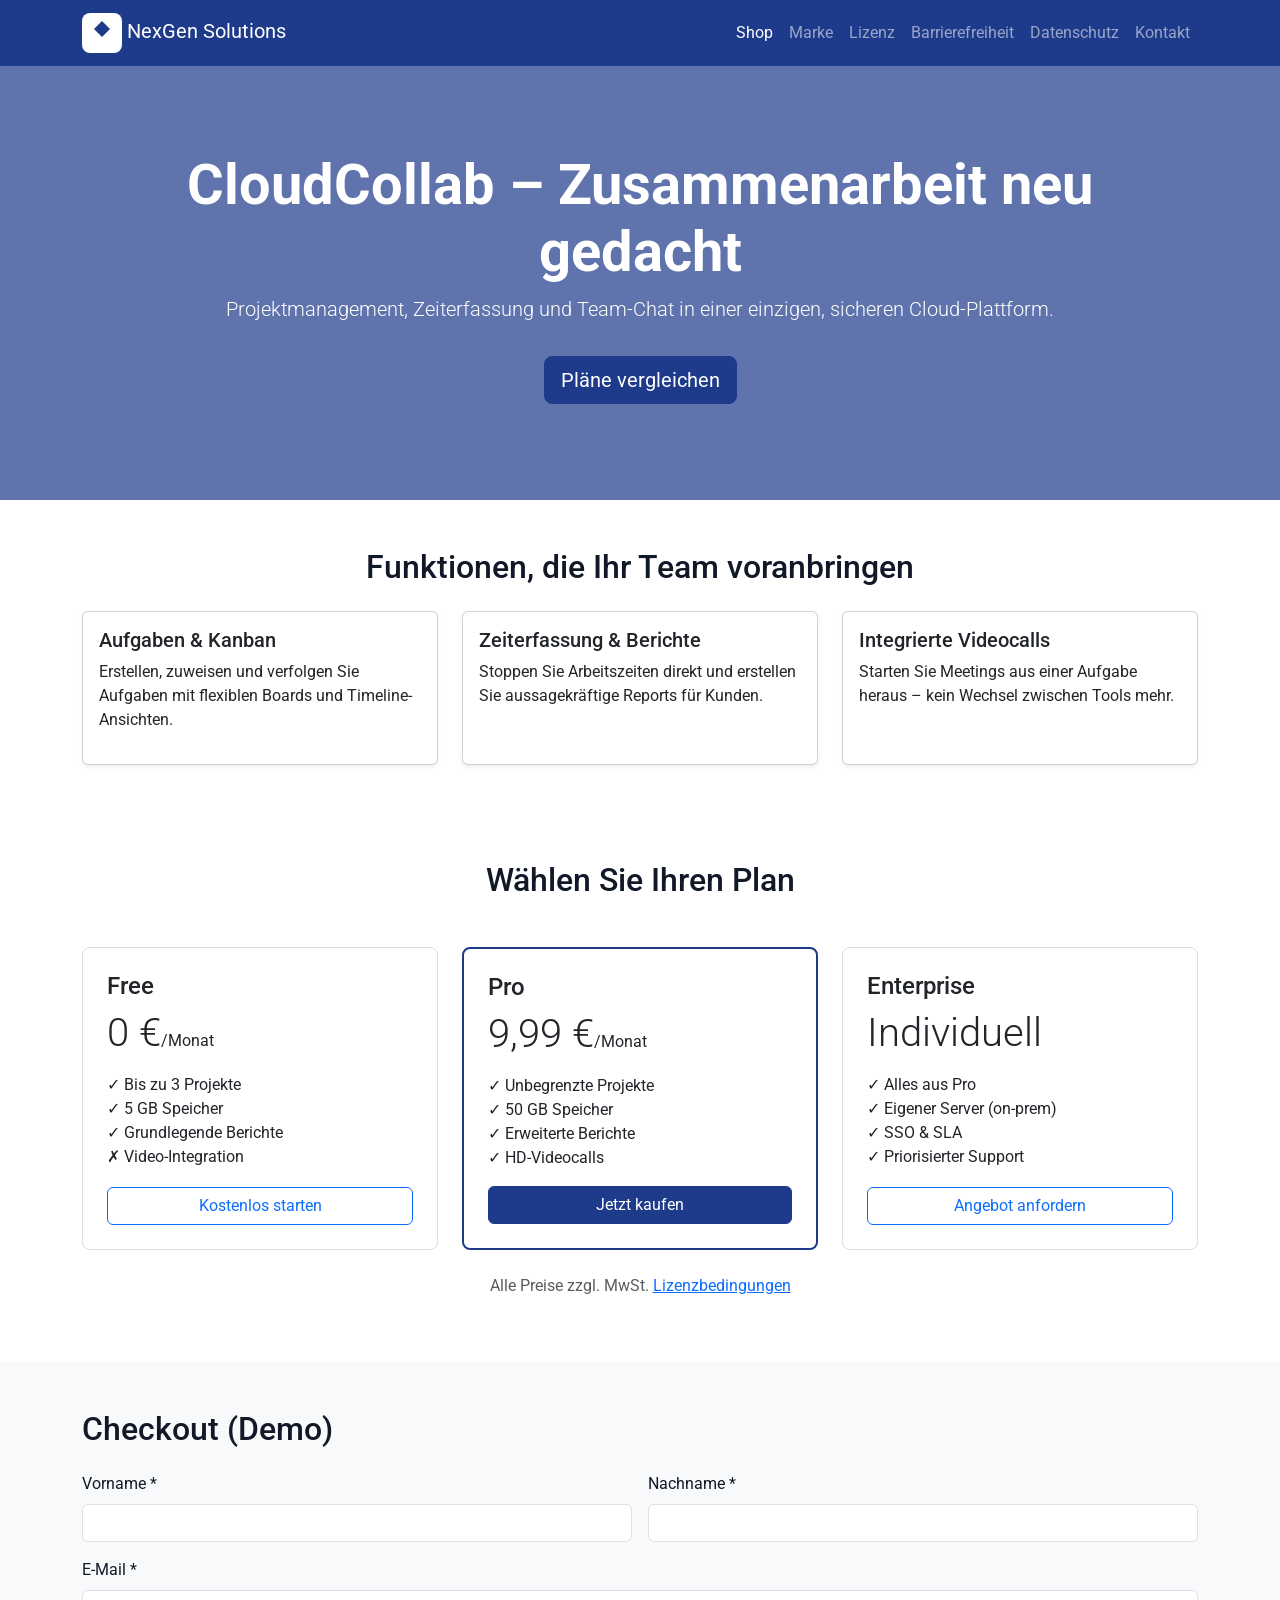
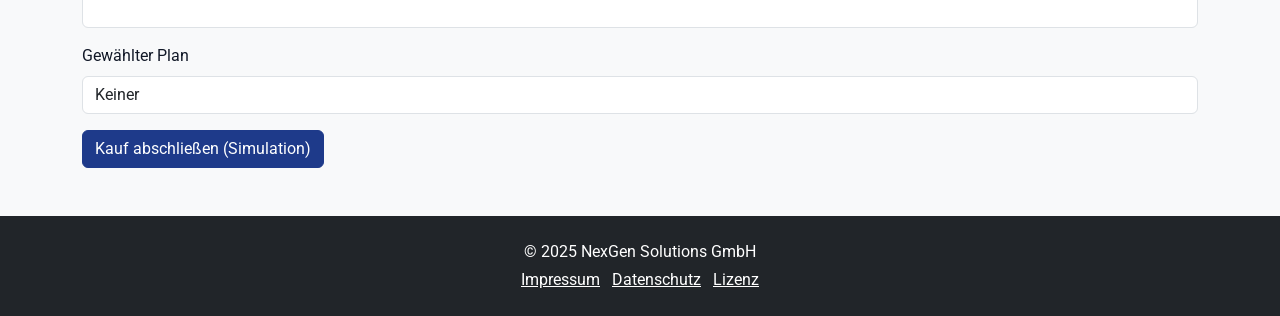
==== index.html @ abbc35db "Initial commit for DIR" ====
<!DOCTYPE html>
<html lang="de">
<head>
  <meta charset="UTF-8">
  <meta name="viewport" content="width=device-width, initial-scale=1.0">
  <title>CloudCollab – Projektmanagement für Teams | NexGen Solutions</title>
  <meta name="description" content="CloudCollab ist die kollaborative Projektplattform für remote Teams. Jetzt kostenlos testen oder Abo abschließen.">
  <link href="https://cdn.jsdelivr.net/npm/bootstrap@5.3.3/dist/css/bootstrap.min.css" rel="stylesheet">
  <link href="https://fonts.googleapis.com/css2?family=Roboto:wght@400;500;700&display=swap" rel="stylesheet">
  <link rel="stylesheet" href="styles.css">
</head>
<body>
  <a href="#main-content" class="skip-link">Direkt zum Inhalt springen</a>
  <nav class="navbar navbar-expand-lg navbar-dark bg-primary fixed-top" aria-label="Hauptnavigation">
    <div class="container">
      <a class="navbar-brand" href="index.html">
        <img src="data:image/svg+xml,%3Csvg xmlns='http://www.w3.org/2000/svg' viewBox='0 0 40 40'%3E%3Crect width='40' height='40' rx='8' fill='%23ffffff'/%3E%3Cpath d='M20 8 L28 16 L20 24 L12 16 Z' fill='%231E3A8A'/%3E%3C/svg%3E" alt="NexGen Solutions Logo" width="40" height="40">
        NexGen Solutions
      </a>
      <button class="navbar-toggler" type="button" data-bs-toggle="collapse" data-bs-target="#navbarMain" aria-controls="navbarMain" aria-expanded="false" aria-label="Navigation umschalten">
        <span class="navbar-toggler-icon"></span>
      </button>
      <div class="collapse navbar-collapse" id="navbarMain">
        <ul class="navbar-nav ms-auto mb-2 mb-lg-0">
          <li class="nav-item"><a class="nav-link active" aria-current="page" href="index.html">Shop</a></li>
          <li class="nav-item"><a class="nav-link" href="about.html">Marke</a></li>
          <li class="nav-item"><a class="nav-link" href="license.html">Lizenz</a></li>
          <li class="nav-item"><a class="nav-link" href="accessibility.html">Barrierefreiheit</a></li>
          <li class="nav-item"><a class="nav-link" href="privacy.html">Datenschutz</a></li>
          <li class="nav-item"><a class="nav-link" href="contact.html">Kontakt</a></li>
        </ul>
      </div>
    </div>
  </nav>

  <main id="main-content">
    <!-- Hero -->
    <section class="bg-light py-5" style="background: linear-gradient(rgba(30,58,138,0.7), rgba(30,58,138,0.7)), url('https://images.unsplash.com/photo-1573164713714-d95e436ab8d6?ixlib=rb-4.0.3&ixid=MnwxMjA3fDB8MHxwaG90by1wYWdlfHx8fGVufDB8fHx8&auto=format&fit=crop&w=1469&q=80') center/cover no-repeat; color: #fff;">
      <div class="container py-5 text-center">
        <h1 class="display-4 fw-bold">CloudCollab – Zusammenarbeit neu gedacht</h1>
        <p class="lead">Projektmanagement, Zeiterfassung und Team-Chat in einer einzigen, sicheren Cloud-Plattform.</p>
        <a href="#pricing" class="btn btn-primary btn-lg mt-3">Pläne vergleichen</a>
      </div>
    </section>

    <!-- Produktbeschreibung -->
    <section class="py-5">
      <div class="container">
        <h2 class="text-center mb-4">Funktionen, die Ihr Team voranbringen</h2>
        <div class="row g-4">
          <div class="col-md-4">
            <div class="card h-100 shadow-sm">
              <div class="card-body">
                <h3 class="h5">Aufgaben & Kanban</h3>
                <p>Erstellen, zuweisen und verfolgen Sie Aufgaben mit flexiblen Boards und Timeline-Ansichten.</p>
              </div>
            </div>
          </div>
          <div class="col-md-4">
            <div class="card h-100 shadow-sm">
              <div class="card-body">
                <h3 class="h5">Zeiterfassung & Berichte</h3>
                <p>Stoppen Sie Arbeitszeiten direkt und erstellen Sie aussagekräftige Reports für Kunden.</p>
              </div>
            </div>
          </div>
          <div class="col-md-4">
            <div class="card h-100 shadow-sm">
              <div class="card-body">
                <h3 class="h5">Integrierte Videocalls</h3>
                <p>Starten Sie Meetings aus einer Aufgabe heraus – kein Wechsel zwischen Tools mehr.</p>
              </div>
            </div>
          </div>
        </div>
      </div>
    </section>

    <!-- Preisstaffel -->
    <section id="pricing" class="py-5 bg-white">
      <div class="container">
        <h2 class="text-center mb-5">Wählen Sie Ihren Plan</h2>
        <div class="row row-cols-1 row-cols-md-3 g-4 justify-content-center">
          <!-- Free -->
          <div class="col">
            <div class="price-card card h-100 p-4">
              <h3 class="h4">Free</h3>
              <p class="display-6">0 €<small class="fs-6 fw-normal">/Monat</small></p>
              <ul class="list-unstyled">
                <li>✓ Bis zu 3 Projekte</li>
                <li>✓ 5 GB Speicher</li>
                <li>✓ Grundlegende Berichte</li>
                <li>✗ Video-Integration</li>
              </ul>
              <button class="btn btn-outline-primary mt-auto" onclick="mockAddToCart('Free')">Kostenlos starten</button>
            </div>
          </div>
          <!-- Pro -->
          <div class="col">
            <div class="price-card card h-100 p-4 featured">
              <h3 class="h4">Pro</h3>
              <p class="display-6">9,99 €<small class="fs-6 fw-normal">/Monat</small></p>
              <ul class="list-unstyled">
                <li>✓ Unbegrenzte Projekte</li>
                <li>✓ 50 GB Speicher</li>
                <li>✓ Erweiterte Berichte</li>
                <li>✓ HD-Videocalls</li>
              </ul>
              <button class="btn btn-primary mt-auto" onclick="mockAddToCart('Pro')">Jetzt kaufen</button>
            </div>
          </div>
          <!-- Enterprise -->
          <div class="col">
            <div class="price-card card h-100 p-4">
              <h3 class="h4">Enterprise</h3>
              <p class="display-6">Individuell</p>
              <ul class="list-unstyled">
                <li>✓ Alles aus Pro</li>
                <li>✓ Eigener Server (on-prem)</li>
                <li>✓ SSO & SLA</li>
                <li>✓ Priorisierter Support</li>
              </ul>
              <button class="btn btn-outline-primary mt-auto" onclick="mockAddToCart('Enterprise')">Angebot anfordern</button>
            </div>
          </div>
        </div>
        <div class="text-center mt-4">
          <p class="text-muted">Alle Preise zzgl. MwSt. <a href="license.html">Lizenzbedingungen</a></p>
        </div>
      </div>
    </section>

    <!-- Mock Checkout (vereinfacht) -->
    <section id="checkout" class="py-5 bg-light" aria-label="Bestellformular">
      <div class="container">
        <h2 class="mb-4">Checkout (Demo)</h2>
        <form class="row g-3" onsubmit="event.preventDefault(); alert('Kauf simuliert!');">
          <div class="col-md-6">
            <label for="firstName" class="form-label">Vorname *</label>
            <input type="text" class="form-control" id="firstName" required>
          </div>
          <div class="col-md-6">
            <label for="lastName" class="form-label">Nachname *</label>
            <input type="text" class="form-control" id="lastName" required>
          </div>
          <div class="col-12">
            <label for="email" class="form-label">E-Mail *</label>
            <input type="email" class="form-control" id="email" required>
          </div>
          <div class="col-12">
            <label for="plan" class="form-label">Gewählter Plan</label>
            <input type="text" class="form-control" id="plan" readonly value="Keiner">
          </div>
          <div class="col-12">
            <button type="submit" class="btn btn-primary">Kauf abschließen (Simulation)</button>
          </div>
        </form>
      </div>
    </section>
  </main>

  <footer class="bg-dark text-white py-4 mt-auto">
    <div class="container text-center">
      <p class="mb-1">&copy; 2025 NexGen Solutions GmbH</p>
      <p class="mb-0">
        <a href="contact.html" class="text-white me-2">Impressum</a>
        <a href="privacy.html" class="text-white me-2">Datenschutz</a>
        <a href="license.html" class="text-white">Lizenz</a>
      </p>
    </div>
  </footer>

  <script src="https://cdn.jsdelivr.net/npm/bootstrap@5.3.3/dist/js/bootstrap.bundle.min.js"></script>
  <script>
    function mockAddToCart(plan) {
      document.getElementById('plan').value = plan;
      document.getElementById('checkout').scrollIntoView({behavior: 'smooth'});
    }
  </script>
</body>
</html>
---- styles.css ----
:root {
  --primary: #1E3A8A;
  --primary-light: #3B82F6;
  --secondary: #F8F9FA;
  --dark: #1F2937;
  --text: #111827;
  --focus-outline: 3px solid #F59E0B;
}

body {
  font-family: 'Roboto', sans-serif;
  color: var(--text);
  background: #fff;
  padding-top: 56px; /* fixed navbar */
}

a:focus, button:focus, input:focus, select:focus, textarea:focus, [tabindex]:focus {
  outline: var(--focus-outline);
  outline-offset: 2px;
}

.btn-primary {
  background-color: var(--primary);
  border-color: var(--primary);
}

.btn-primary:hover {
  background-color: var(--primary-light);
}

.bg-primary {
  background-color: var(--primary) !important;
}

.navbar-brand img {
  height: 40px;
}

.skip-link {
  position: absolute;
  top: -40px;
  left: 0;
  background: var(--primary);
  color: #fff;
  padding: 8px;
  z-index: 1050;
}

.skip-link:focus {
  top: 0;
}

.price-card {
  border: 1px solid #ddd;
  border-radius: 8px;
  transition: transform 0.2s;
}

.price-card:hover {
  transform: translateY(-5px);
}

.price-card.featured {
  border: 2px solid var(--primary);
}

footer a {
  color: #fff;
  text-decoration: underline;
}
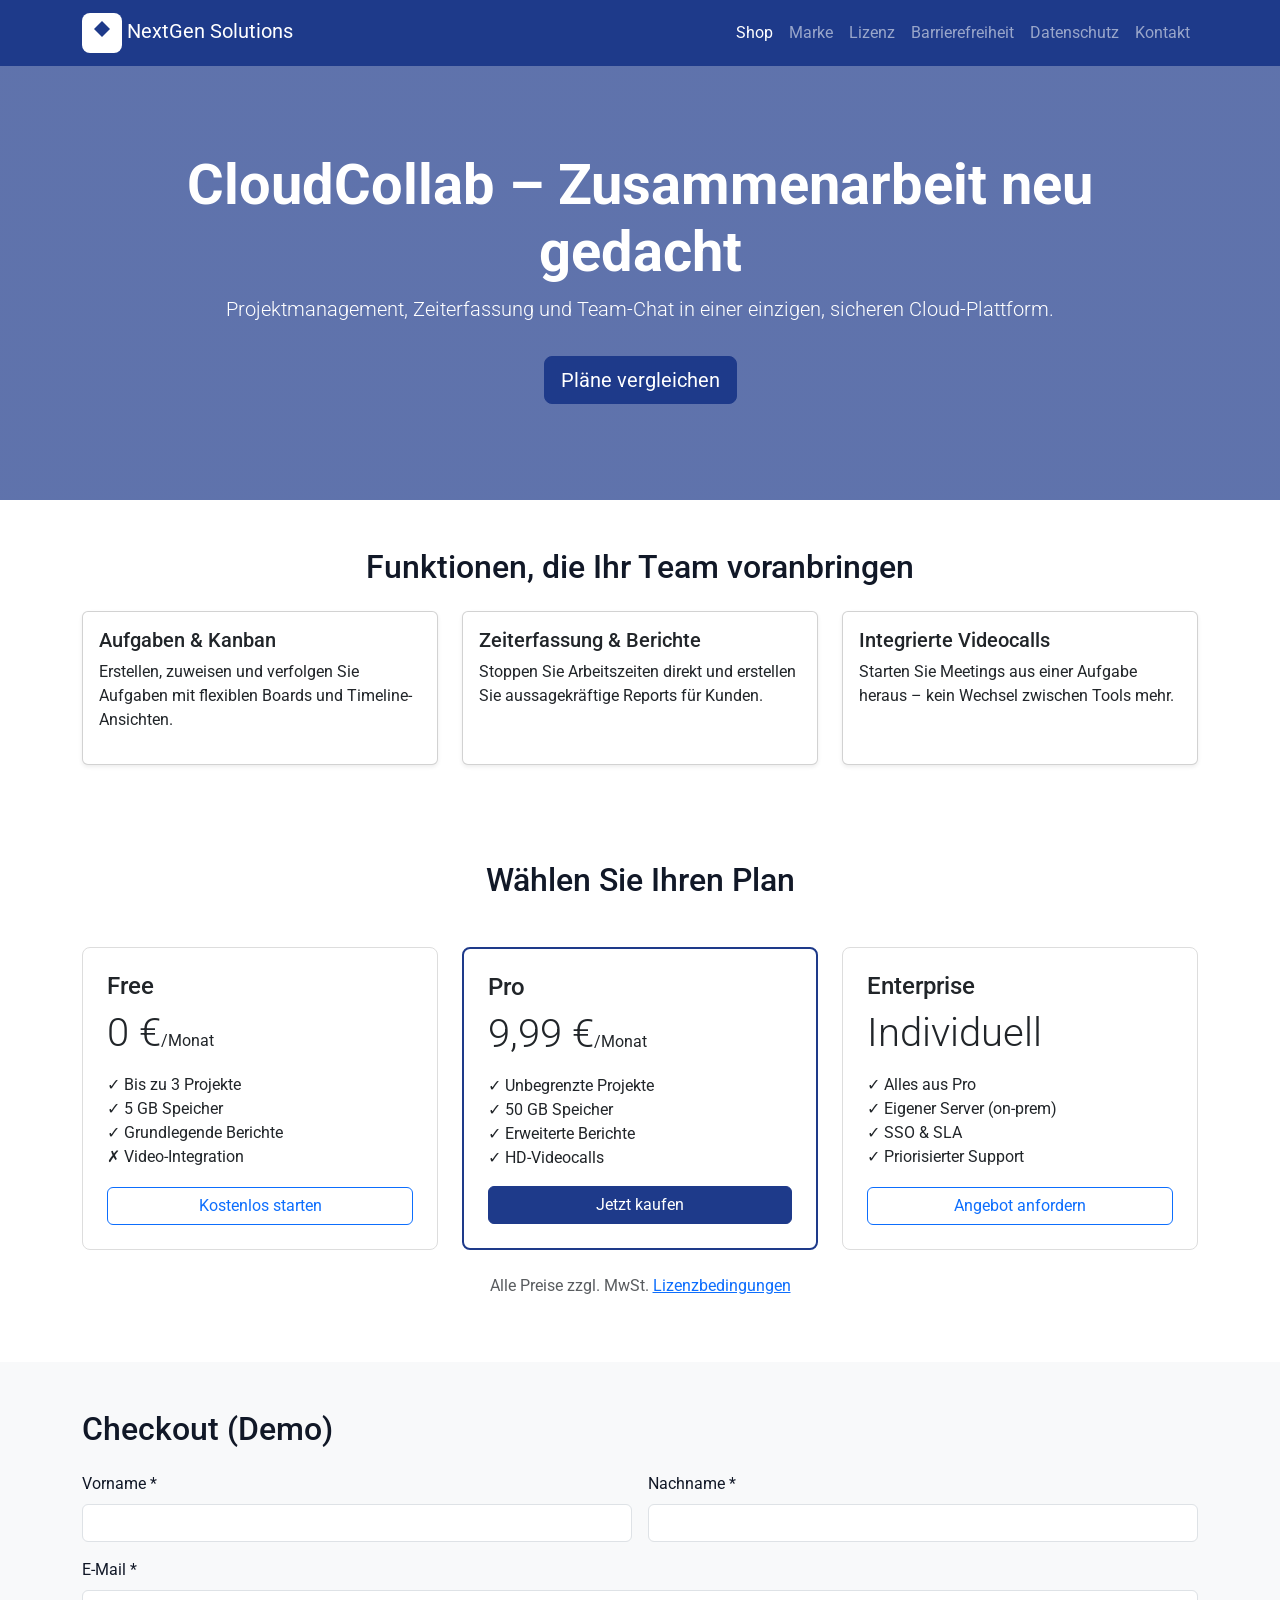
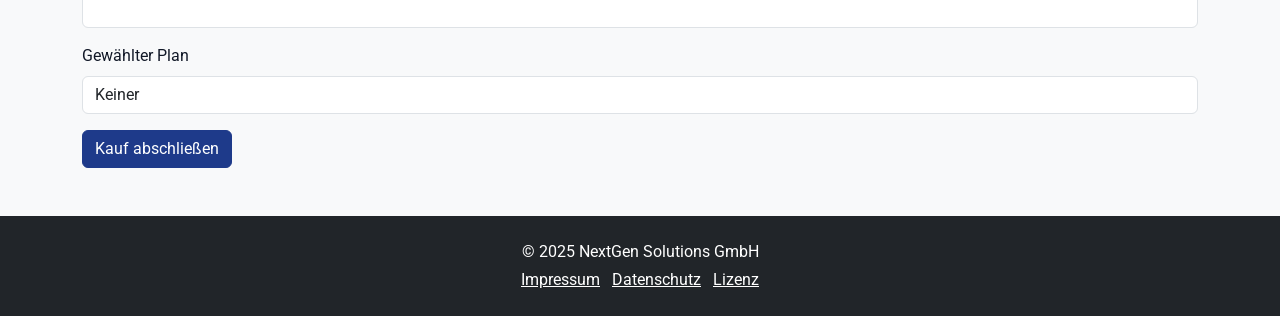
==== commit f0eb5a08: "Slight changes to name" ====
--- a/index.html
+++ b/index.html
@@ -3,7 +3,7 @@
 <head>
   <meta charset="UTF-8">
   <meta name="viewport" content="width=device-width, initial-scale=1.0">
-  <title>CloudCollab – Projektmanagement für Teams | NexGen Solutions</title>
+  <title>CloudCollab – Projektmanagement für Teams | NextGen Solutions</title>
   <meta name="description" content="CloudCollab ist die kollaborative Projektplattform für remote Teams. Jetzt kostenlos testen oder Abo abschließen.">
   <link href="https://cdn.jsdelivr.net/npm/bootstrap@5.3.3/dist/css/bootstrap.min.css" rel="stylesheet">
   <link href="https://fonts.googleapis.com/css2?family=Roboto:wght@400;500;700&display=swap" rel="stylesheet">
@@ -14,8 +14,8 @@
   <nav class="navbar navbar-expand-lg navbar-dark bg-primary fixed-top" aria-label="Hauptnavigation">
     <div class="container">
       <a class="navbar-brand" href="index.html">
-        <img src="data:image/svg+xml,%3Csvg xmlns='http://www.w3.org/2000/svg' viewBox='0 0 40 40'%3E%3Crect width='40' height='40' rx='8' fill='%23ffffff'/%3E%3Cpath d='M20 8 L28 16 L20 24 L12 16 Z' fill='%231E3A8A'/%3E%3C/svg%3E" alt="NexGen Solutions Logo" width="40" height="40">
-        NexGen Solutions
+        <img src="data:image/svg+xml,%3Csvg xmlns='http://www.w3.org/2000/svg' viewBox='0 0 40 40'%3E%3Crect width='40' height='40' rx='8' fill='%23ffffff'/%3E%3Cpath d='M20 8 L28 16 L20 24 L12 16 Z' fill='%231E3A8A'/%3E%3C/svg%3E" alt="NextGen Solutions Logo" width="40" height="40">
+        NextGen Solutions
       </a>
       <button class="navbar-toggler" type="button" data-bs-toggle="collapse" data-bs-target="#navbarMain" aria-controls="navbarMain" aria-expanded="false" aria-label="Navigation umschalten">
         <span class="navbar-toggler-icon"></span>
@@ -152,7 +152,7 @@
             <input type="text" class="form-control" id="plan" readonly value="Keiner">
           </div>
           <div class="col-12">
-            <button type="submit" class="btn btn-primary">Kauf abschließen (Simulation)</button>
+            <button type="submit" class="btn btn-primary">Kauf abschließen</button>
           </div>
         </form>
       </div>
@@ -161,7 +161,7 @@
 
   <footer class="bg-dark text-white py-4 mt-auto">
     <div class="container text-center">
-      <p class="mb-1">&copy; 2025 NexGen Solutions GmbH</p>
+      <p class="mb-1">&copy; 2025 NextGen Solutions GmbH</p>
       <p class="mb-0">
         <a href="contact.html" class="text-white me-2">Impressum</a>
         <a href="privacy.html" class="text-white me-2">Datenschutz</a>
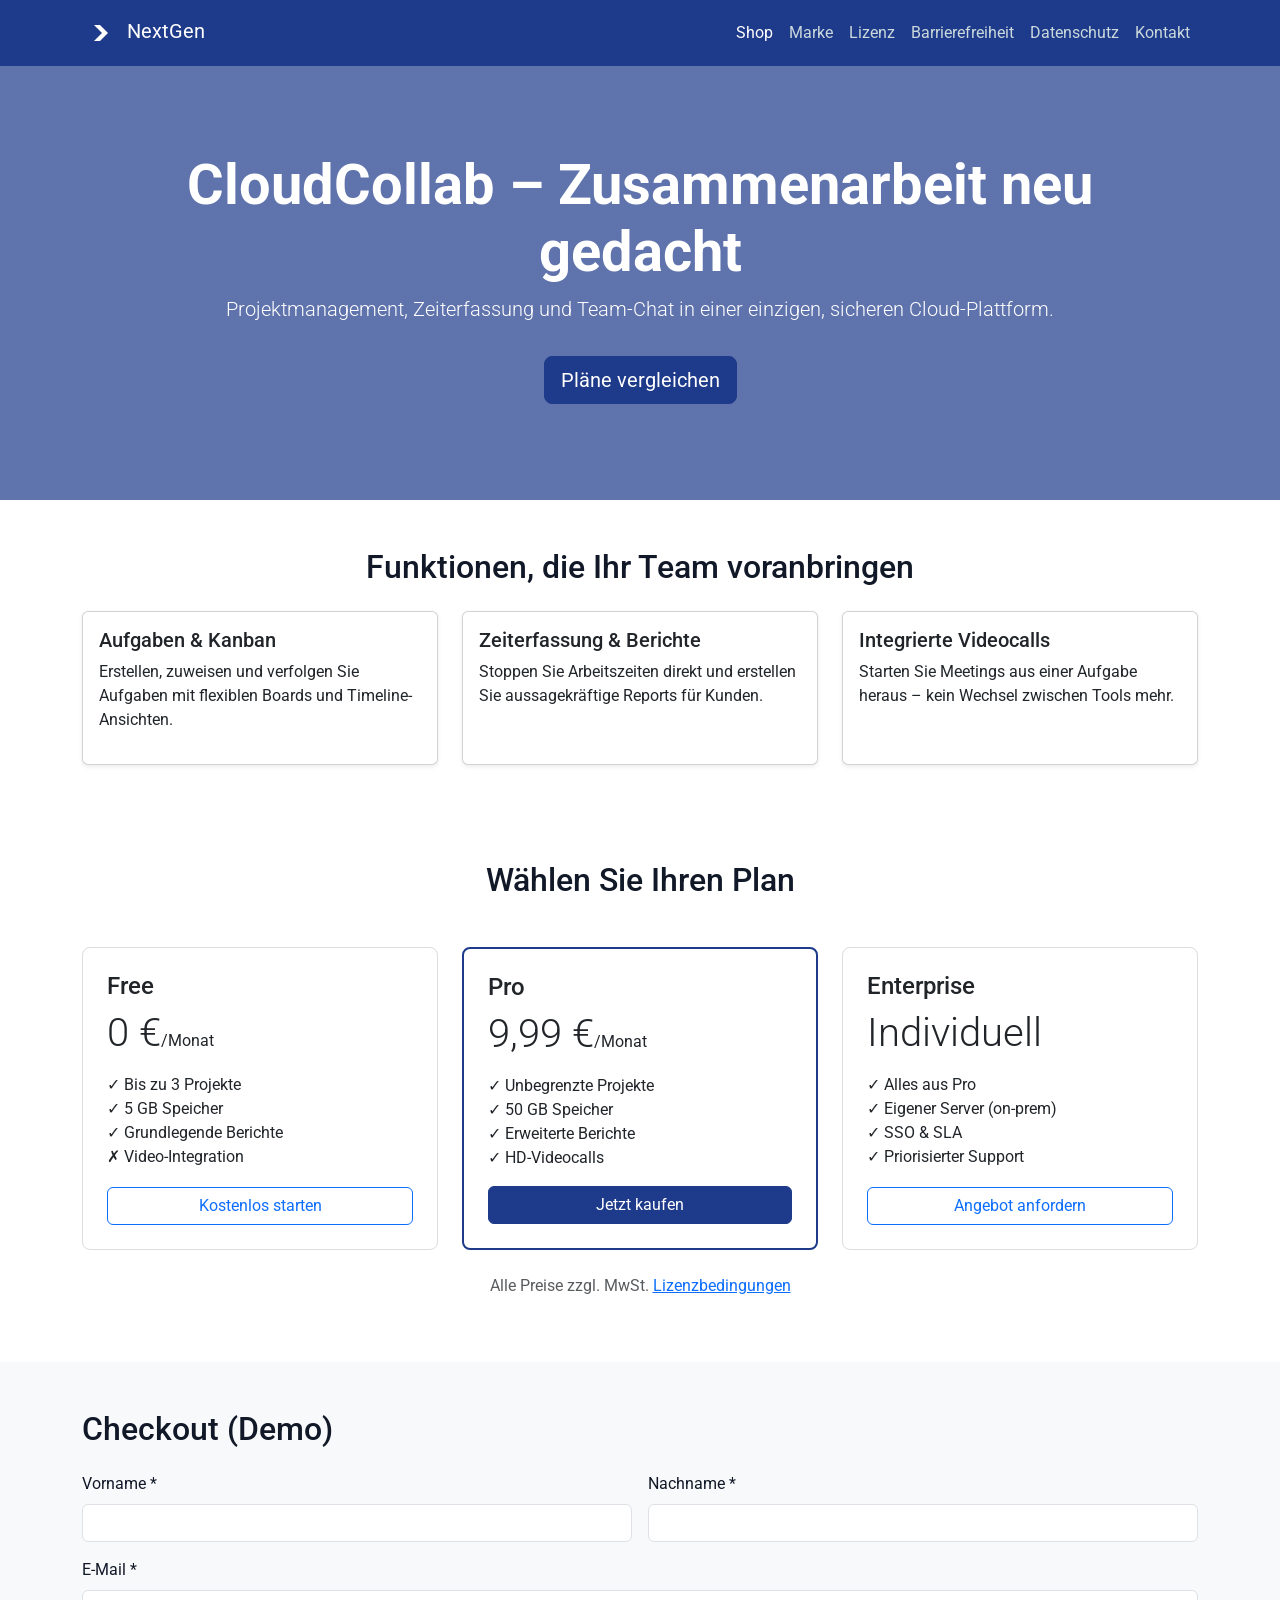
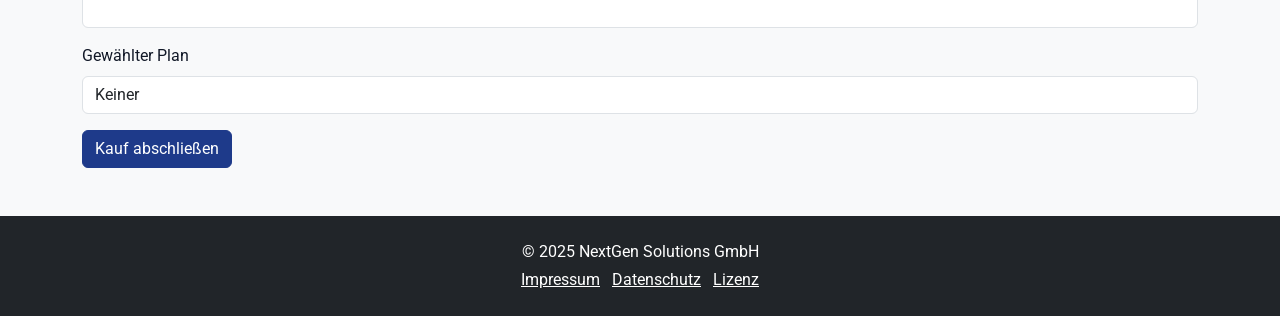
==== commit 9b55472c: "Test for Navbar?" ====
--- a/index.html
+++ b/index.html
@@ -14,8 +14,8 @@
   <nav class="navbar navbar-expand-lg navbar-dark bg-primary fixed-top" aria-label="Hauptnavigation">
     <div class="container">
       <a class="navbar-brand" href="index.html">
-        <img src="data:image/svg+xml,%3Csvg xmlns='http://www.w3.org/2000/svg' viewBox='0 0 40 40'%3E%3Crect width='40' height='40' rx='8' fill='%23ffffff'/%3E%3Cpath d='M20 8 L28 16 L20 24 L12 16 Z' fill='%231E3A8A'/%3E%3C/svg%3E" alt="NextGen Solutions Logo" width="40" height="40">
-        NextGen Solutions
+        <img src="data:image/svg+xml,%3Csvg xmlns='http://www.w3.org/2000/svg' viewBox='0 0 40 40'%3E%3Crect width='40' height='40' rx='8' fill='%231E3A8A'/%3E%3Cpath d='M12 12 L20 20 L12 28 L18 28 L26 20 L18 12 Z' fill='white'/%3E%3C/svg%3E" alt="NexGen Logo (stilisiertes N)" width="40" height="40">
+                NextGen
       </a>
       <button class="navbar-toggler" type="button" data-bs-toggle="collapse" data-bs-target="#navbarMain" aria-controls="navbarMain" aria-expanded="false" aria-label="Navigation umschalten">
         <span class="navbar-toggler-icon"></span>
--- a/styles.css
+++ b/styles.css
@@ -30,6 +30,23 @@
 
 .bg-primary {
   background-color: var(--primary) !important;
+}
+
+/* Verbesserte Navbar-Kontraste nach WAVE-Prüfung */
+.navbar-dark .navbar-nav .nav-link {
+  color: #CBD9DC;  /* Ersetzt das standardmäßige rgba(255,255,255,.55) */
+}
+.navbar-dark .navbar-nav .nav-link:focus,
+.navbar-dark .navbar-nav .nav-link:hover {
+  color: #ffffff;
+}
+/* Aktiver Link */
+.navbar-dark .navbar-nav .nav-link.active {
+  color: #ffffff;
+}
+/* Brand-Schriftzug ebenfalls anpassen */
+.navbar-dark .navbar-brand {
+  color: #ffffff;
 }
 
 .navbar-brand img {
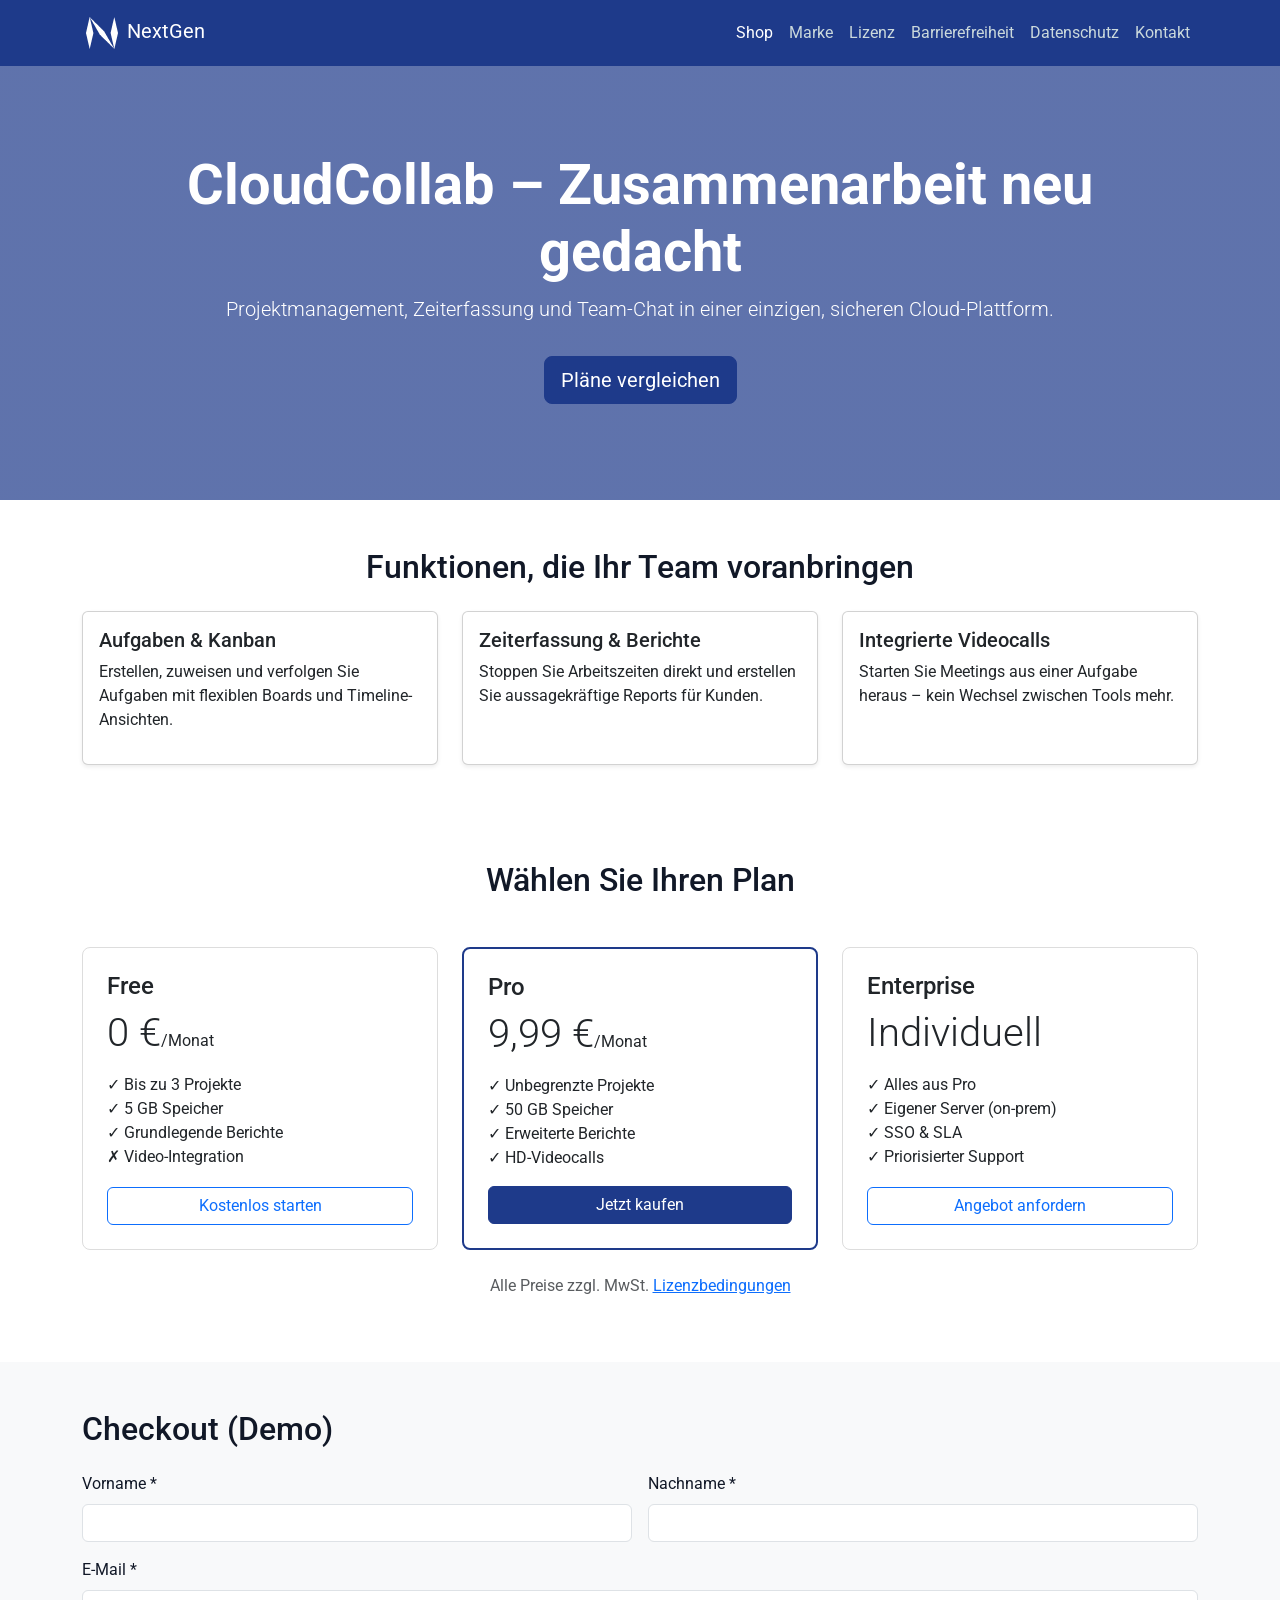
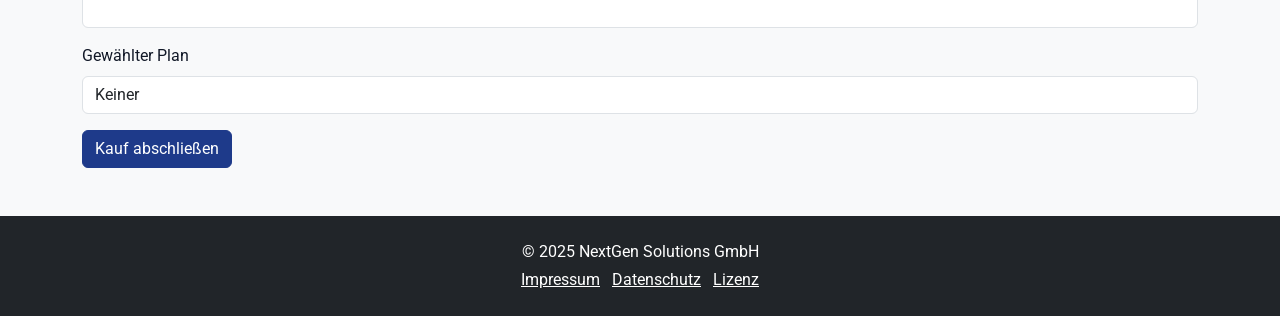
==== commit 674cb135: "Navbar fix for logo" ====
--- a/index.html
+++ b/index.html
@@ -14,7 +14,7 @@
   <nav class="navbar navbar-expand-lg navbar-dark bg-primary fixed-top" aria-label="Hauptnavigation">
     <div class="container">
       <a class="navbar-brand" href="index.html">
-        <img src="data:image/svg+xml,%3Csvg xmlns='http://www.w3.org/2000/svg' viewBox='0 0 40 40'%3E%3Crect width='40' height='40' rx='8' fill='%231E3A8A'/%3E%3Cpath d='M12 12 L20 20 L12 28 L18 28 L26 20 L18 12 Z' fill='white'/%3E%3C/svg%3E" alt="NexGen Logo (stilisiertes N)" width="40" height="40">
+        <img src="/assets/NextGen_Logo.svg" alt="NextGen Logo (stilisiertes N)" width="40" height="40">
                 NextGen
       </a>
       <button class="navbar-toggler" type="button" data-bs-toggle="collapse" data-bs-target="#navbarMain" aria-controls="navbarMain" aria-expanded="false" aria-label="Navigation umschalten">
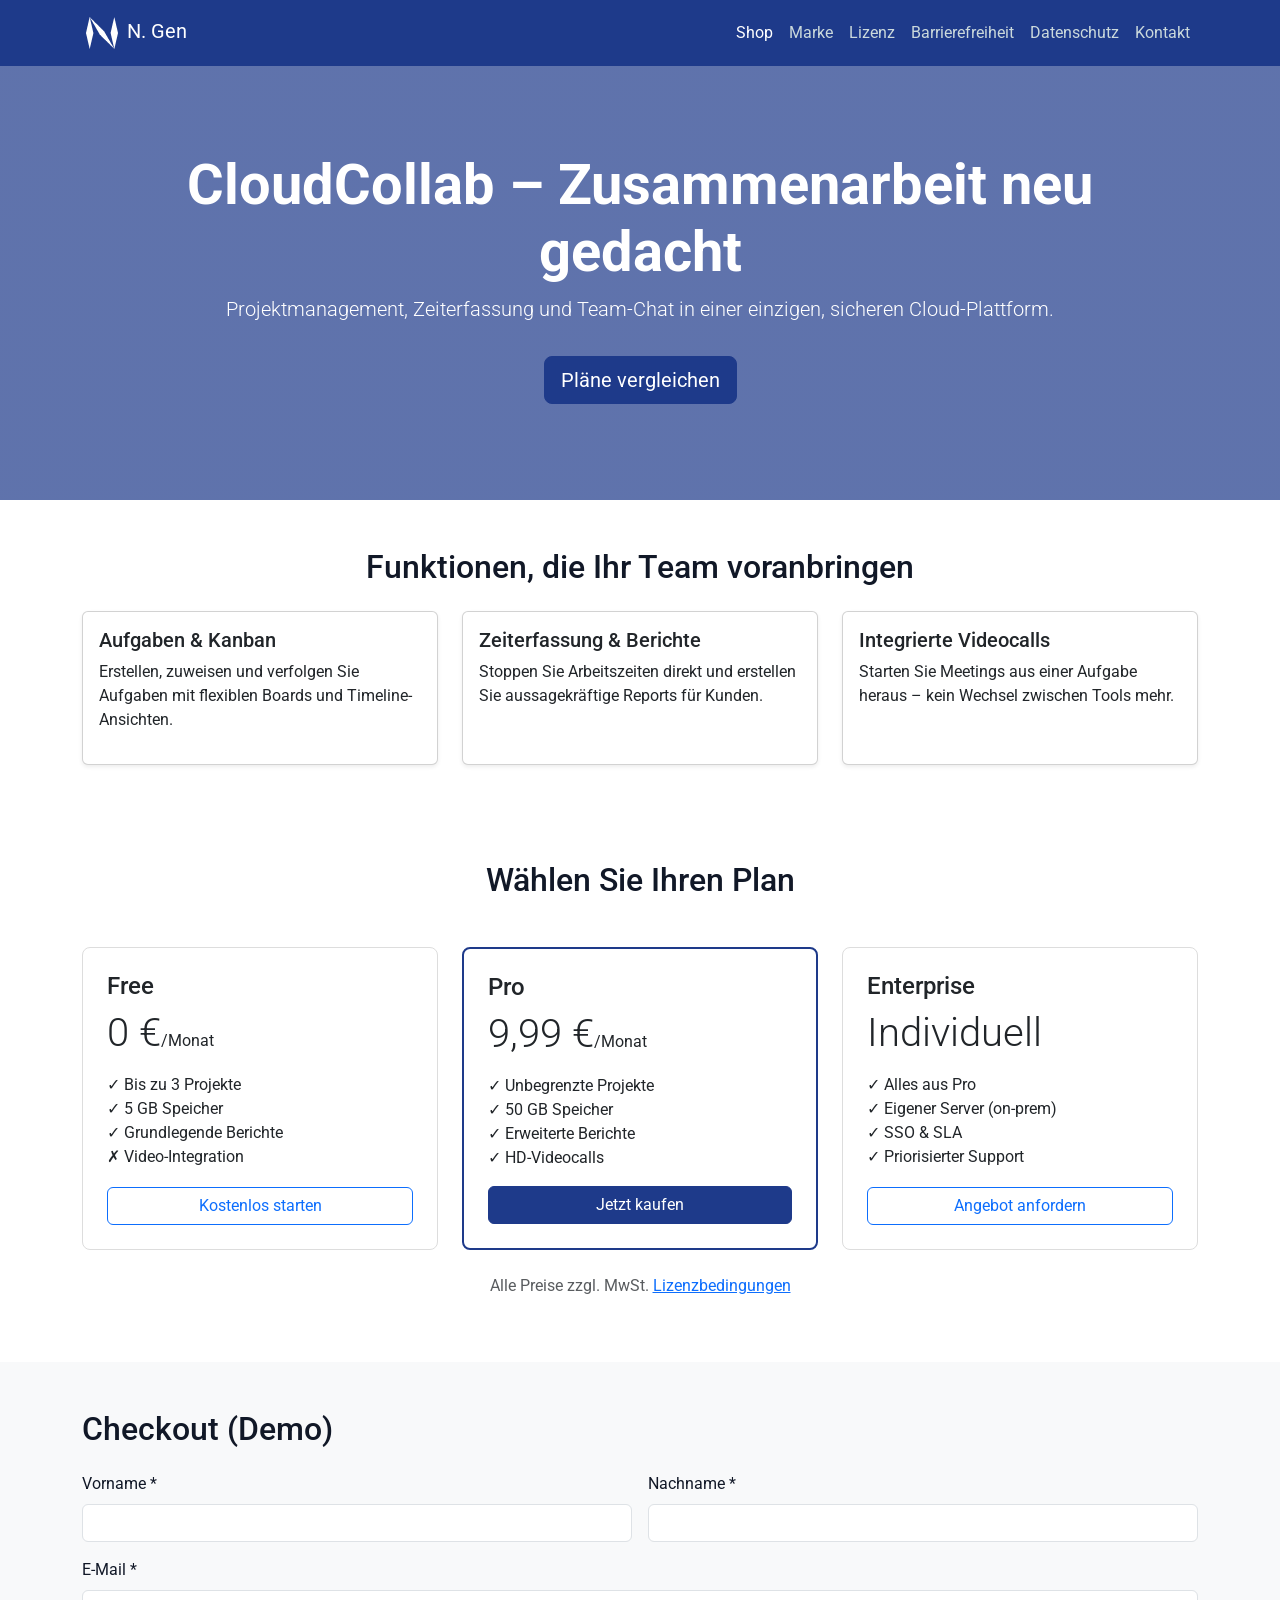
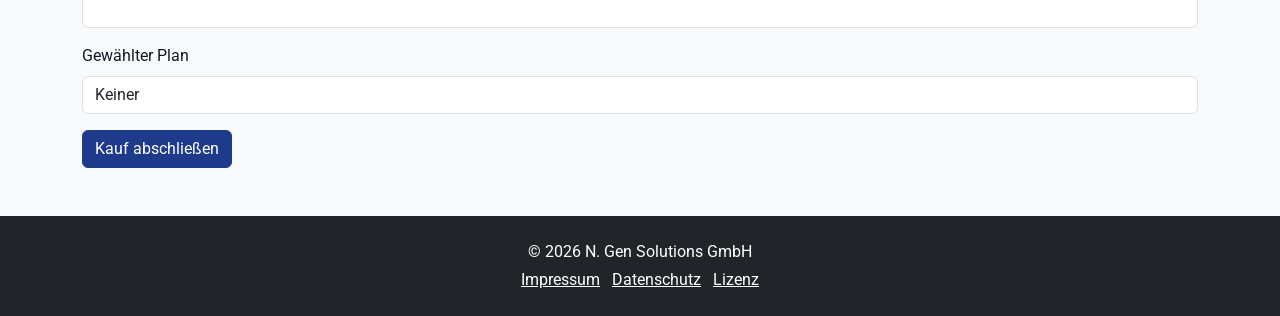
==== commit 9df3a254: "Fixed naming to not infringe on existing TMs" ====
--- a/index.html
+++ b/index.html
@@ -3,7 +3,7 @@
 <head>
   <meta charset="UTF-8">
   <meta name="viewport" content="width=device-width, initial-scale=1.0">
-  <title>CloudCollab – Projektmanagement für Teams | NextGen Solutions</title>
+  <title>CloudCollab – Projektmanagement für Teams | N. Gen Solutions</title>
   <meta name="description" content="CloudCollab ist die kollaborative Projektplattform für remote Teams. Jetzt kostenlos testen oder Abo abschließen.">
   <link href="https://cdn.jsdelivr.net/npm/bootstrap@5.3.3/dist/css/bootstrap.min.css" rel="stylesheet">
   <link href="https://fonts.googleapis.com/css2?family=Roboto:wght@400;500;700&display=swap" rel="stylesheet">
@@ -14,8 +14,8 @@
   <nav class="navbar navbar-expand-lg navbar-dark bg-primary fixed-top" aria-label="Hauptnavigation">
     <div class="container">
       <a class="navbar-brand" href="index.html">
-        <img src="/assets/NextGen_Logo.svg" alt="NextGen Logo (stilisiertes N)" width="40" height="40">
-                NextGen
+        <img src="/assets/NextGen_Logo.svg" alt="N. Gen Logo (stilisiertes N)" width="40" height="40">
+                N. Gen
       </a>
       <button class="navbar-toggler" type="button" data-bs-toggle="collapse" data-bs-target="#navbarMain" aria-controls="navbarMain" aria-expanded="false" aria-label="Navigation umschalten">
         <span class="navbar-toggler-icon"></span>
@@ -161,7 +161,7 @@
 
   <footer class="bg-dark text-white py-4 mt-auto">
     <div class="container text-center">
-      <p class="mb-1">&copy; 2025 NextGen Solutions GmbH</p>
+      <p class="mb-1">&copy; 2026 N. Gen Solutions GmbH</p>
       <p class="mb-0">
         <a href="contact.html" class="text-white me-2">Impressum</a>
         <a href="privacy.html" class="text-white me-2">Datenschutz</a>
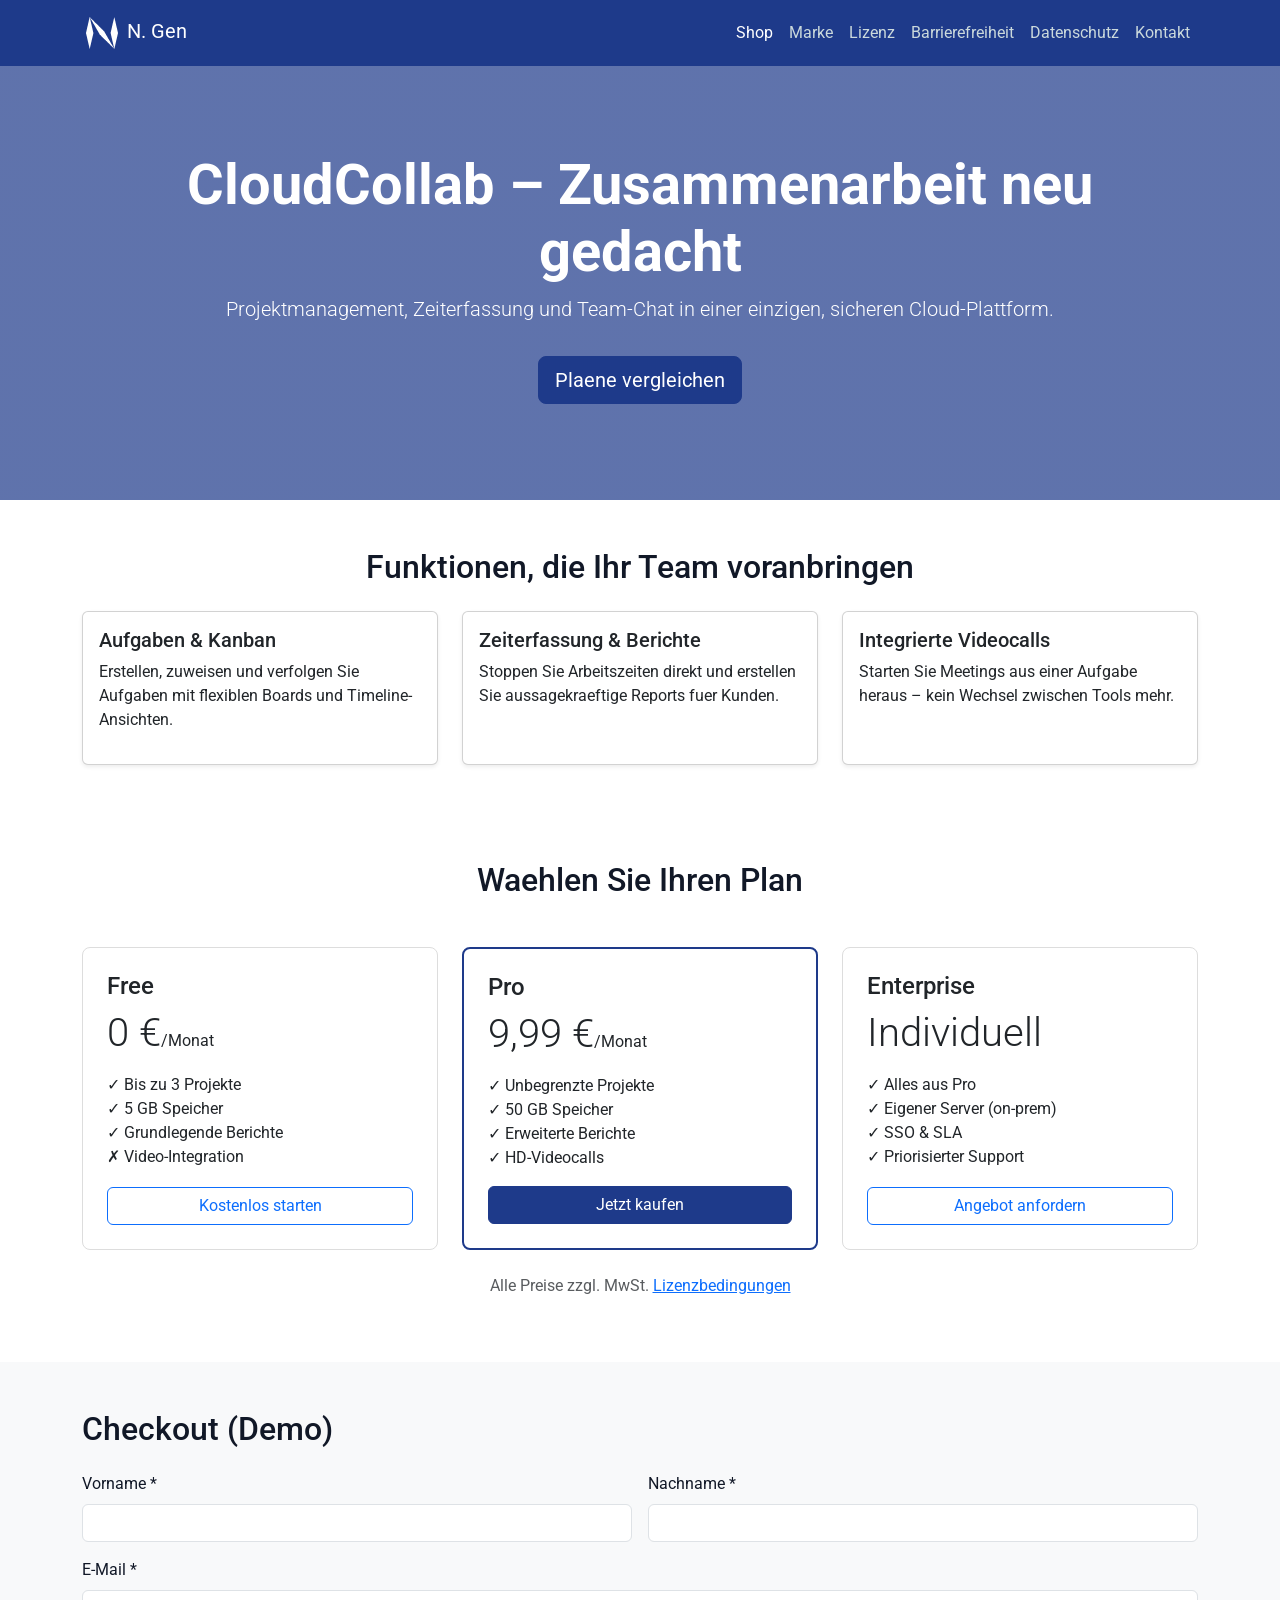
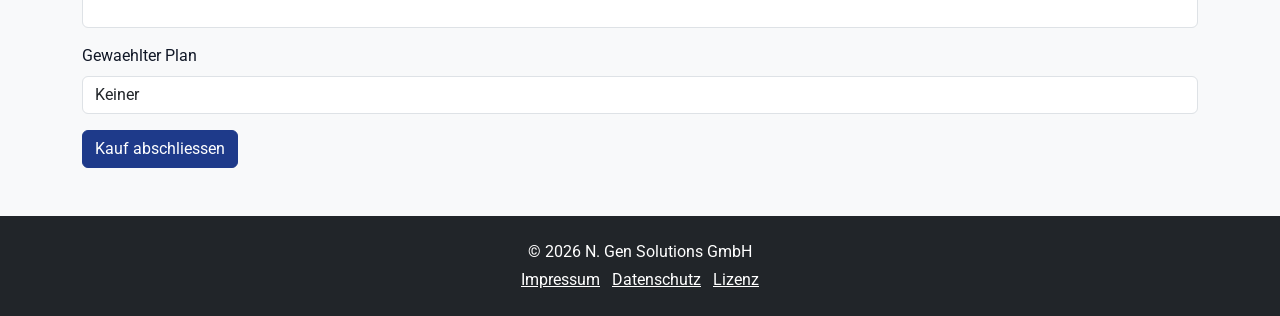
==== commit da75cda3: "Fixed some typos" ====
--- a/index.html
+++ b/index.html
@@ -3,8 +3,8 @@
 <head>
   <meta charset="UTF-8">
   <meta name="viewport" content="width=device-width, initial-scale=1.0">
-  <title>CloudCollab – Projektmanagement für Teams | N. Gen Solutions</title>
-  <meta name="description" content="CloudCollab ist die kollaborative Projektplattform für remote Teams. Jetzt kostenlos testen oder Abo abschließen.">
+  <title>CloudCollab – Projektmanagement fuer Teams | N. Gen Solutions</title>
+  <meta name="description" content="CloudCollab ist die kollaborative Projektplattform fuer remote Teams. Jetzt kostenlos testen oder Abo abschliessen.">
   <link href="https://cdn.jsdelivr.net/npm/bootstrap@5.3.3/dist/css/bootstrap.min.css" rel="stylesheet">
   <link href="https://fonts.googleapis.com/css2?family=Roboto:wght@400;500;700&display=swap" rel="stylesheet">
   <link rel="stylesheet" href="styles.css">
@@ -39,7 +39,7 @@
       <div class="container py-5 text-center">
         <h1 class="display-4 fw-bold">CloudCollab – Zusammenarbeit neu gedacht</h1>
         <p class="lead">Projektmanagement, Zeiterfassung und Team-Chat in einer einzigen, sicheren Cloud-Plattform.</p>
-        <a href="#pricing" class="btn btn-primary btn-lg mt-3">Pläne vergleichen</a>
+        <a href="#pricing" class="btn btn-primary btn-lg mt-3">Plaene vergleichen</a>
       </div>
     </section>
 
@@ -60,7 +60,7 @@
             <div class="card h-100 shadow-sm">
               <div class="card-body">
                 <h3 class="h5">Zeiterfassung & Berichte</h3>
-                <p>Stoppen Sie Arbeitszeiten direkt und erstellen Sie aussagekräftige Reports für Kunden.</p>
+                <p>Stoppen Sie Arbeitszeiten direkt und erstellen Sie aussagekraeftige Reports fuer Kunden.</p>
               </div>
             </div>
           </div>
@@ -79,7 +79,7 @@
     <!-- Preisstaffel -->
     <section id="pricing" class="py-5 bg-white">
       <div class="container">
-        <h2 class="text-center mb-5">Wählen Sie Ihren Plan</h2>
+        <h2 class="text-center mb-5">Waehlen Sie Ihren Plan</h2>
         <div class="row row-cols-1 row-cols-md-3 g-4 justify-content-center">
           <!-- Free -->
           <div class="col">
@@ -148,11 +148,11 @@
             <input type="email" class="form-control" id="email" required>
           </div>
           <div class="col-12">
-            <label for="plan" class="form-label">Gewählter Plan</label>
+            <label for="plan" class="form-label">Gewaehlter Plan</label>
             <input type="text" class="form-control" id="plan" readonly value="Keiner">
           </div>
           <div class="col-12">
-            <button type="submit" class="btn btn-primary">Kauf abschließen</button>
+            <button type="submit" class="btn btn-primary">Kauf abschliessen</button>
           </div>
         </form>
       </div>
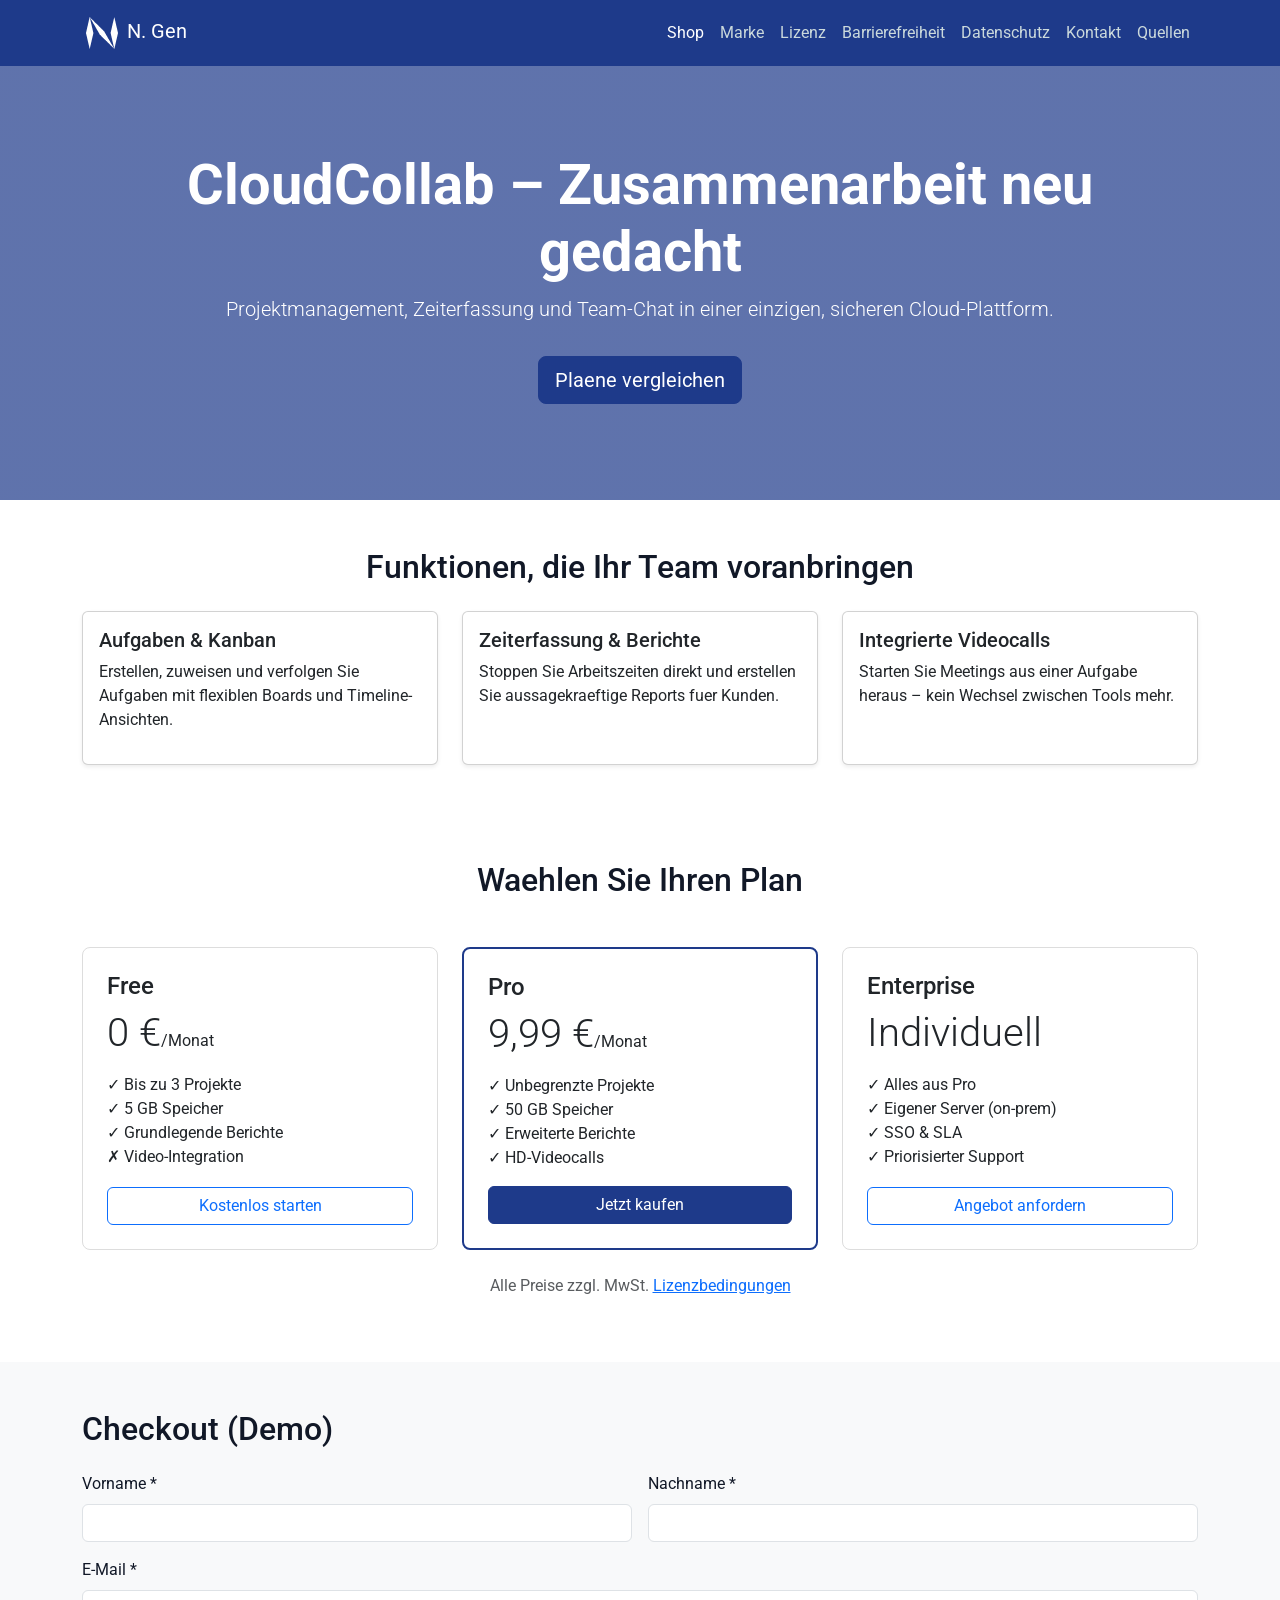
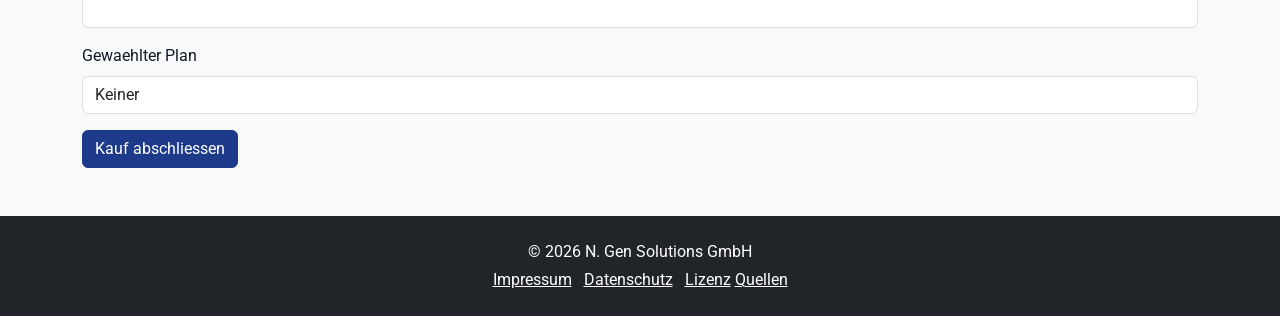
==== commit 6557464a: "Final touch" ====
--- a/index.html
+++ b/index.html
@@ -28,6 +28,7 @@
           <li class="nav-item"><a class="nav-link" href="accessibility.html">Barrierefreiheit</a></li>
           <li class="nav-item"><a class="nav-link" href="privacy.html">Datenschutz</a></li>
           <li class="nav-item"><a class="nav-link" href="contact.html">Kontakt</a></li>
+          <li class="nav-item"><a class="nav-link" href="sources.html">Quellen</a></li>
         </ul>
       </div>
     </div>
@@ -166,6 +167,7 @@
         <a href="contact.html" class="text-white me-2">Impressum</a>
         <a href="privacy.html" class="text-white me-2">Datenschutz</a>
         <a href="license.html" class="text-white">Lizenz</a>
+              <a href="sources.html" class="text-white">Quellen</a>
       </p>
     </div>
   </footer>
